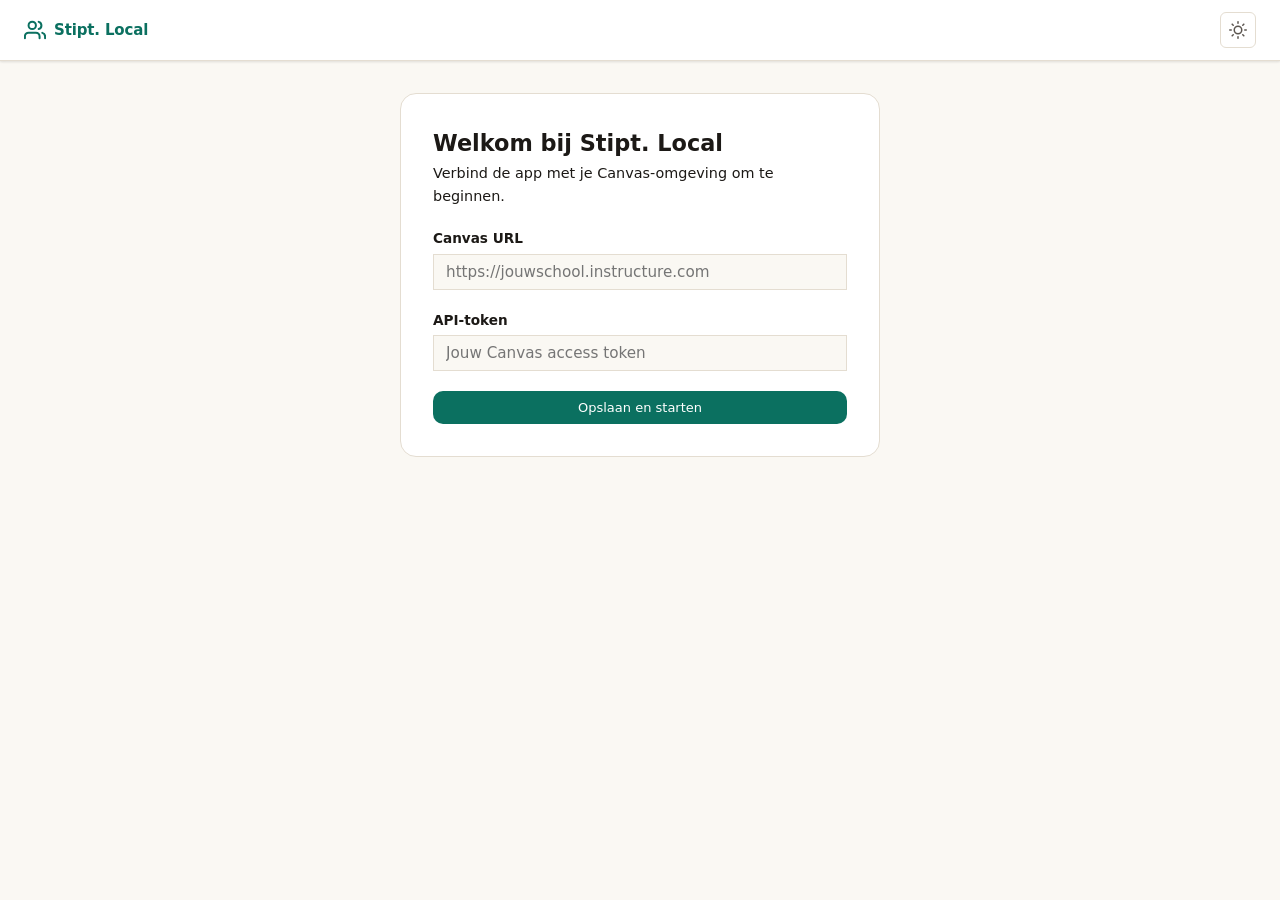
==== canvas-attendance/templates/index.html @ 85cc2192 "Add canvas-attendance local app Add a new local Canvas attendance tool. Includes a Flask backend (ca" ====
<!DOCTYPE html>
<html lang="nl" data-theme="light">
<head>
  <meta charset="UTF-8">
  <meta name="viewport" content="width=device-width, initial-scale=1.0">
  <title>Stipt. Local</title>
  <link rel="preconnect" href="https://api.fontshare.com">
  <link href="https://api.fontshare.com/v2/css?f[]=satoshi@400,500,700&display=swap" rel="stylesheet">
  <style>
    /* ── Nexus Design System Tokens ───────────────────────────────── */
    :root {
      --color-bg:            #FAF8F3;
      --color-surface:       #FFFFFF;
      --color-surface-alt:   #F2EDE4;
      --color-border:        #E4DDD1;
      --color-border-strong: #C9C0B2;
      --color-text:          #1C1916;
      --color-text-secondary:#5C5650;
      --color-text-tertiary: #918980;
      --color-primary:       #0B7060;
      --color-primary-hover: #095C4E;
      --color-primary-light: #E8F4F1;
      --color-success:       #16A34A;
      --color-success-bg:    #DCFCE7;
      --color-warning:       #D97706;
      --color-warning-bg:    #FEF3C7;
      --color-error:         #DC2626;
      --color-error-bg:      #FEE2E2;

      --text-xs:   0.75rem;
      --text-sm:   0.8125rem;
      --text-base: 0.9375rem;
      --text-lg:   1.0625rem;
      --text-xl:   1.25rem;
      --text-2xl:  2rem;

      --space-1:  0.25rem;
      --space-2:  0.5rem;
      --space-3:  0.75rem;
      --space-4:  1rem;
      --space-5:  1.25rem;
      --space-6:  1.5rem;
      --space-8:  2rem;
      --space-10: 2.5rem;
      --space-12: 3rem;

      --radius-sm: 6px;
      --radius:    10px;
      --radius-lg: 16px;
      --radius-xl: 24px;

      --shadow-sm: 0 1px 3px rgba(0,0,0,.07), 0 1px 2px rgba(0,0,0,.05);
      --shadow:    0 4px 12px rgba(0,0,0,.08), 0 2px 4px rgba(0,0,0,.05);
      --shadow-lg: 0 12px 32px rgba(0,0,0,.10), 0 4px 8px rgba(0,0,0,.06);

      --transition: 200ms ease;
    }

    [data-theme="dark"] {
      --color-bg:            #18160F;
      --color-surface:       #221F18;
      --color-surface-alt:   #2C2820;
      --color-border:        #3A352B;
      --color-border-strong: #504840;
      --color-text:          #F2EDE4;
      --color-text-secondary:#9B9188;
      --color-text-tertiary: #6B6358;
      --color-primary:       #14B8A6;
      --color-primary-hover: #0EA599;
      --color-primary-light: #0E2926;
      --color-success:       #22C55E;
      --color-success-bg:    #14291E;
      --color-warning:       #F59E0B;
      --color-warning-bg:    #2A1F0A;
      --color-error:         #EF4444;
      --color-error-bg:      #2A1010;

      --shadow-sm: 0 1px 3px rgba(0,0,0,.30);
      --shadow:    0 4px 12px rgba(0,0,0,.40);
      --shadow-lg: 0 12px 32px rgba(0,0,0,.50);
    }

    /* ── Reset & Base ─────────────────────────────────────────────── */
    *, *::before, *::after { box-sizing: border-box; margin: 0; padding: 0; }
    html { scroll-behavior: smooth; font-size: 16px; }
    body {
      font-family: 'Satoshi', system-ui, sans-serif;
      font-size: var(--text-base);
      background: var(--color-bg);
      color: var(--color-text);
      line-height: 1.6;
      min-height: 100vh;
      transition: background var(--transition), color var(--transition);
    }
    a { color: var(--color-primary); text-decoration: none; }
    button { cursor: pointer; font-family: inherit; }
    input, select { font-family: inherit; }

    /* ── Layout ───────────────────────────────────────────────────── */
    .topbar {
      position: sticky; top: 0; z-index: 100;
      display: flex; align-items: center; justify-content: space-between;
      padding: var(--space-3) var(--space-6);
      background: var(--color-surface);
      border-bottom: 1px solid var(--color-border);
      box-shadow: var(--shadow-sm);
    }
    .topbar-brand {
      display: flex; align-items: center; gap: var(--space-2);
      font-size: var(--text-base); font-weight: 700;
      color: var(--color-primary);
      letter-spacing: -0.01em;
    }
    .topbar-brand svg { flex-shrink: 0; }

    .page-content {
      max-width: 720px;
      margin: 0 auto;
      padding: var(--space-8) var(--space-6);
    }
    .page-content-wide {
      max-width: 960px;
      margin: 0 auto;
      padding: var(--space-6) var(--space-6);
    }

    /* ── Screens ──────────────────────────────────────────────────── */
    .screen { display: none; opacity: 0; transition: opacity var(--transition); }
    .screen.active { display: block; }
    .screen.visible { opacity: 1; }

    /* ── Typography ───────────────────────────────────────────────── */
    .page-title {
      font-size: var(--text-xl); font-weight: 700;
      color: var(--color-text); letter-spacing: -0.02em;
      margin-bottom: var(--space-1);
    }
    .page-subtitle {
      font-size: var(--text-sm); color: var(--color-text-secondary);
      margin-bottom: var(--space-6);
    }
    .section-title {
      font-size: var(--text-lg); font-weight: 600;
      margin-bottom: var(--space-4);
    }

    /* ── Buttons ──────────────────────────────────────────────────── */
    .btn {
      display: inline-flex; align-items: center; justify-content: center;
      gap: var(--space-2);
      padding: var(--space-2) var(--space-5);
      font-size: var(--text-sm); font-weight: 500;
      border-radius: var(--radius);
      border: 1px solid transparent;
      transition: background var(--transition), color var(--transition),
                  border-color var(--transition), opacity var(--transition);
      white-space: nowrap;
    }
    .btn:focus-visible {
      outline: 2px solid var(--color-primary);
      outline-offset: 2px;
    }
    .btn-primary {
      background: var(--color-primary); color: #fff;
    }
    .btn-primary:hover:not(:disabled) { background: var(--color-primary-hover); }
    .btn-primary:disabled { opacity: 0.45; cursor: not-allowed; }

    .btn-ghost {
      background: transparent;
      color: var(--color-text-secondary);
      border-color: var(--color-border);
    }
    .btn-ghost:hover { background: var(--color-surface-alt); color: var(--color-text); }

    .btn-danger {
      background: var(--color-error-bg); color: var(--color-error);
      border-color: transparent;
    }
    .btn-danger:hover { background: var(--color-error); color: #fff; }

    .btn-icon {
      width: 34px; height: 34px;
      padding: 0; border-radius: var(--radius-sm);
      background: transparent; border: 1px solid var(--color-border);
      color: var(--color-text-secondary);
      transition: background var(--transition), color var(--transition);
    }
    .btn-icon:hover { background: var(--color-surface-alt); color: var(--color-text); }
    .btn-icon:focus-visible { outline: 2px solid var(--color-primary); outline-offset: 2px; }
    .btn-icon:disabled { opacity: 0.35; cursor: not-allowed; }

    /* ── Search ───────────────────────────────────────────────────── */
    .search-wrap {
      position: relative; margin-bottom: var(--space-4);
    }
    .search-icon {
      position: absolute; left: var(--space-3); top: 50%; transform: translateY(-50%);
      color: var(--color-text-tertiary); pointer-events: none;
    }
    .search-input {
      width: 100%;
      padding: var(--space-2) var(--space-3) var(--space-2) calc(var(--space-3) + 20px + var(--space-2));
      font-size: var(--text-sm); color: var(--color-text);
      background: var(--color-surface);
      border: 1px solid var(--color-border);
      border-radius: var(--radius);
      transition: border-color var(--transition), box-shadow var(--transition);
    }
    .search-input::placeholder { color: var(--color-text-tertiary); }
    .search-input:focus {
      outline: none;
      border-color: var(--color-primary);
      box-shadow: 0 0 0 3px var(--color-primary-light);
    }

    /* ── Cards ────────────────────────────────────────────────────── */
    .card-list { display: flex; flex-direction: column; gap: var(--space-2); }
    .card {
      background: var(--color-surface);
      border: 1px solid var(--color-border);
      border-radius: var(--radius);
      padding: var(--space-4) var(--space-5);
      cursor: pointer;
      transition: border-color var(--transition), box-shadow var(--transition),
                  background var(--transition);
    }
    .card:hover { border-color: var(--color-primary); box-shadow: var(--shadow-sm); }
    .card:focus-visible {
      outline: 2px solid var(--color-primary); outline-offset: 2px;
    }
    .card-title { font-weight: 600; font-size: var(--text-base); margin-bottom: 2px; }
    .card-sub { font-size: var(--text-xs); color: var(--color-text-secondary); }

    /* ── Skeleton Shimmer ─────────────────────────────────────────── */
    @keyframes shimmer {
      0%   { background-position: -400px 0; }
      100% { background-position: 400px 0; }
    }
    .skeleton {
      background: linear-gradient(
        90deg,
        var(--color-surface-alt) 25%,
        var(--color-border) 50%,
        var(--color-surface-alt) 75%
      );
      background-size: 800px 100%;
      animation: shimmer 1.4s infinite;
      border-radius: var(--radius);
    }
    .skeleton-card {
      height: 64px;
      margin-bottom: var(--space-2);
    }

    /* ── Error / Info Banners ─────────────────────────────────────── */
    .banner {
      display: flex; align-items: flex-start; gap: var(--space-3);
      padding: var(--space-3) var(--space-4);
      border-radius: var(--radius);
      font-size: var(--text-sm);
      margin-bottom: var(--space-4);
    }
    .banner-error   { background: var(--color-error-bg);   color: var(--color-error); }
    .banner-warning { background: var(--color-warning-bg); color: var(--color-warning); }
    .banner-close {
      margin-left: auto; flex-shrink: 0;
      background: none; border: none;
      font-size: 1.1rem; line-height: 1;
      color: inherit; opacity: 0.7; cursor: pointer;
    }
    .banner-close:hover { opacity: 1; }

    /* ── Empty State ──────────────────────────────────────────────── */
    .empty-state {
      text-align: center;
      padding: var(--space-12) var(--space-6);
      color: var(--color-text-tertiary);
    }
    .empty-state svg { margin-bottom: var(--space-3); opacity: 0.5; }
    .empty-state p { font-size: var(--text-sm); }

    /* ── Dark mode toggle ─────────────────────────────────────────── */
    .theme-toggle {
      width: 36px; height: 36px;
      border-radius: var(--radius-sm);
      background: none; border: 1px solid var(--color-border);
      color: var(--color-text-secondary);
      display: flex; align-items: center; justify-content: center;
      transition: background var(--transition), color var(--transition);
    }
    .theme-toggle:hover { background: var(--color-surface-alt); color: var(--color-text); }
    .theme-toggle:focus-visible { outline: 2px solid var(--color-primary); outline-offset: 2px; }

    /* ── Screen 2: Sections ───────────────────────────────────────── */
    .back-btn {
      display: inline-flex; align-items: center; gap: var(--space-1);
      font-size: var(--text-sm); color: var(--color-text-secondary);
      background: none; border: none; padding: 0;
      margin-bottom: var(--space-6);
      transition: color var(--transition);
    }
    .back-btn:hover { color: var(--color-text); }
    .back-btn:focus-visible { outline: 2px solid var(--color-primary); outline-offset: 2px; border-radius: 4px; }

    .section-item {
      display: flex; align-items: center; gap: var(--space-3);
      padding: var(--space-3) var(--space-4);
      background: var(--color-surface);
      border: 1px solid var(--color-border);
      border-radius: var(--radius);
      margin-bottom: var(--space-2);
      cursor: pointer;
      transition: border-color var(--transition), background var(--transition);
    }
    .section-item:hover { border-color: var(--color-primary); }
    .section-item input[type="checkbox"] { accent-color: var(--color-primary); width: 16px; height: 16px; cursor: pointer; }
    .section-item label { cursor: pointer; flex: 1; font-size: var(--text-sm); font-weight: 500; }
    .section-item .enroll-count { font-size: var(--text-xs); color: var(--color-text-tertiary); }

    .sections-toolbar {
      display: flex; justify-content: space-between; align-items: center;
      margin-bottom: var(--space-3);
    }
    .sections-label { font-size: var(--text-sm); color: var(--color-text-secondary); }

    .start-btn-wrap { margin-top: var(--space-6); }

    /* ── Spinner ──────────────────────────────────────────────────── */
    @keyframes spin { to { transform: rotate(360deg); } }
    .spinner {
      width: 16px; height: 16px;
      border: 2px solid rgba(255,255,255,.35);
      border-top-color: #fff;
      border-radius: 50%;
      animation: spin .65s linear infinite;
    }

    /* ── Screen 3: Session ────────────────────────────────────────── */
    .session-header {
      display: flex; align-items: flex-start; justify-content: space-between;
      margin-bottom: var(--space-6); gap: var(--space-4);
    }
    .session-title { font-size: var(--text-xl); font-weight: 700; letter-spacing: -.02em; }
    .session-subtitle { font-size: var(--text-sm); color: var(--color-text-secondary); margin-top: 2px; }

    /* PIN Panel */
    .pin-panel {
      background: var(--color-surface);
      border: 1px solid var(--color-border);
      border-radius: var(--radius-lg);
      padding: var(--space-8);
      display: flex; flex-direction: column; align-items: center;
      gap: var(--space-6);
      margin-bottom: var(--space-6);
      box-shadow: var(--shadow);
    }
    .pin-panel-inner {
      display: flex; align-items: center; gap: var(--space-10);
    }

    .pin-display {
      display: flex; gap: var(--space-3); align-items: center;
    }
    .pin-digit {
      width: 58px; height: 72px;
      display: flex; align-items: center; justify-content: center;
      font-size: var(--text-2xl); font-weight: 700;
      font-family: 'SF Mono', 'Fira Code', 'Cascadia Code', monospace;
      background: var(--color-surface-alt);
      border: 2px solid var(--color-border);
      border-radius: var(--radius);
      color: var(--color-text);
      letter-spacing: 0;
      transition: background var(--transition), border-color var(--transition);
    }

    .pin-label {
      font-size: var(--text-xs); font-weight: 600; text-transform: uppercase;
      letter-spacing: .08em; color: var(--color-text-tertiary);
      text-align: center; margin-bottom: var(--space-3);
    }

    /* Countdown ring */
    .countdown-wrap {
      position: relative; display: flex; align-items: center; justify-content: center;
      width: 120px; height: 120px; flex-shrink: 0;
    }
    .countdown-svg { transform: rotate(-90deg); }
    .countdown-track {
      fill: none;
      stroke: var(--color-border);
      stroke-width: 6;
    }
    .countdown-ring {
      fill: none;
      stroke-width: 6;
      stroke-linecap: round;
      transition: stroke-dashoffset 1s linear, stroke 0.5s ease;
    }
    .countdown-text {
      position: absolute; inset: 0;
      display: flex; align-items: center; justify-content: center;
      font-size: var(--text-base); font-weight: 700;
      font-variant-numeric: tabular-nums;
      color: var(--color-text);
    }

    /* ── Attendance Table ─────────────────────────────────────────── */
    .table-toolbar {
      display: flex; gap: var(--space-3); align-items: center;
      margin-bottom: var(--space-3); flex-wrap: wrap;
    }
    .table-toolbar .search-wrap { flex: 1; min-width: 160px; margin-bottom: 0; }

    .summary-bar {
      font-size: var(--text-sm);
      color: var(--color-text-secondary);
      margin-bottom: var(--space-3);
      display: flex; gap: var(--space-4);
    }
    .summary-chip {
      display: inline-flex; align-items: center; gap: var(--space-1);
      padding: 2px 10px;
      border-radius: 99px;
      font-size: var(--text-xs); font-weight: 600;
    }
    .chip-present  { background: var(--color-success-bg); color: var(--color-success); }
    .chip-partial  { background: var(--color-warning-bg); color: var(--color-warning); }
    .chip-absent   { background: var(--color-error-bg);   color: var(--color-error); }

    .table-wrap {
      background: var(--color-surface);
      border: 1px solid var(--color-border);
      border-radius: var(--radius-lg);
      overflow: hidden;
    }
    .attendance-table {
      width: 100%; border-collapse: collapse;
      font-size: var(--text-sm);
    }
    .attendance-table thead {
      position: sticky; top: 0; z-index: 10;
      background: var(--color-surface-alt);
    }
    .attendance-table th {
      padding: var(--space-3) var(--space-4);
      text-align: left;
      font-size: var(--text-xs); font-weight: 600;
      text-transform: uppercase; letter-spacing: .06em;
      color: var(--color-text-secondary);
      border-bottom: 1px solid var(--color-border);
      white-space: nowrap;
    }
    .attendance-table th.sortable { cursor: pointer; user-select: none; }
    .attendance-table th.sortable:hover { color: var(--color-text); }
    .attendance-table th .sort-icon { margin-left: 4px; opacity: 0.5; }
    .attendance-table th.sorted .sort-icon { opacity: 1; color: var(--color-primary); }

    .attendance-table td {
      padding: var(--space-3) var(--space-4);
      border-bottom: 1px solid var(--color-border);
      vertical-align: middle;
    }
    .attendance-table tr:last-child td { border-bottom: none; }
    .attendance-table tr:hover td { background: var(--color-surface-alt); }

    .status-badge {
      display: inline-flex; align-items: center; gap: 4px;
      padding: 2px 10px; border-radius: 99px;
      font-size: var(--text-xs); font-weight: 600; white-space: nowrap;
    }
    .badge-present { background: var(--color-success-bg); color: var(--color-success); }
    .badge-partial { background: var(--color-warning-bg); color: var(--color-warning); }
    .badge-absent  { background: var(--color-error-bg);   color: var(--color-error); }

    .actions-cell { display: flex; gap: var(--space-1); align-items: center; }

    /* Confirm end session */
    .end-confirm {
      background: var(--color-error-bg);
      border: 1px solid var(--color-error);
      border-radius: var(--radius);
      padding: var(--space-3) var(--space-4);
      margin-bottom: var(--space-4);
      font-size: var(--text-sm); color: var(--color-error);
      display: none;
    }
    .end-confirm.show { display: flex; align-items: center; gap: var(--space-3); flex-wrap: wrap; }
    .end-confirm strong { flex: 1; }

    /* ── Table scroll for large lists ─────────────────────────────── */
    .table-scroll { max-height: 420px; overflow-y: auto; }

    /* ── Session timer ────────────────────────────────────────────── */
    .session-timer {
      display: flex; flex-direction: column; align-items: flex-end;
      gap: 1px;
    }
    .session-timer-label {
      font-size: var(--text-xs); font-weight: 600; text-transform: uppercase;
      letter-spacing: .06em; color: var(--color-text-tertiary);
    }
    .session-timer-value {
      font-size: var(--text-lg); font-weight: 700;
      font-variant-numeric: tabular-nums;
      color: var(--color-text);
      transition: color .4s;
    }
    .session-timer-value.warning { color: var(--color-warning); }
    .session-timer-value.urgent  { color: var(--color-error); }

    /* ── PiP button ───────────────────────────────────────────────── */
    .pin-panel-header {
      display: flex; align-items: center; justify-content: space-between;
      width: 100%;
    }
    .btn-pip {
      font-size: var(--text-xs); padding: var(--space-1) var(--space-3);
      gap: var(--space-1);
    }
    .btn-pip.active {
      background: var(--color-primary-light);
      color: var(--color-primary);
      border-color: var(--color-primary);
    }
    .table-scroll::-webkit-scrollbar { width: 6px; }
    .table-scroll::-webkit-scrollbar-track { background: transparent; }
    .table-scroll::-webkit-scrollbar-thumb { background: var(--color-border); border-radius: 99px; }

    /* ── Setup screen ── */
    .setup-card {
      max-width: 480px;
      margin: var(--space-8) auto;
      background: var(--color-surface);
      border: 1px solid var(--color-border);
      border-radius: var(--radius-lg);
      padding: var(--space-8);
      display: flex;
      flex-direction: column;
      gap: var(--space-5);
    }
    .setup-card h1 { font-size: 1.4rem; font-weight: 700; margin: 0; }
    .setup-card p  { margin: 0; color: var(--color-text-muted); font-size: .9rem; }
    .field { display: flex; flex-direction: column; gap: var(--space-1); }
    .field label { font-size: .85rem; font-weight: 600; }
    .field input {
      padding: var(--space-2) var(--space-3);
      border: 1px solid var(--color-border);
      border-radius: var(--radius-md);
      background: var(--color-bg);
      color: var(--color-text);
      font-size: .95rem;
    }
    .field input:focus { outline: 2px solid var(--color-primary); border-color: transparent; }
  </style>
</head>
<body>

<!-- ── Top Bar ──────────────────────────────────────────────────── -->
<header class="topbar">
  <div class="topbar-brand">
    <svg width="22" height="22" viewBox="0 0 24 24" fill="none" stroke="currentColor" stroke-width="2.2" stroke-linecap="round" stroke-linejoin="round" aria-hidden="true">
      <path d="M17 21v-2a4 4 0 0 0-4-4H5a4 4 0 0 0-4 4v2"/>
      <circle cx="9" cy="7" r="4"/>
      <path d="M23 21v-2a4 4 0 0 0-3-3.87"/>
      <path d="M16 3.13a4 4 0 0 1 0 7.75"/>
    </svg>
    Stipt. Local
  </div>
  <button class="theme-toggle" id="theme-toggle" aria-label="Wissel thema">
    <svg id="icon-sun" width="18" height="18" viewBox="0 0 24 24" fill="none" stroke="currentColor" stroke-width="2" stroke-linecap="round" stroke-linejoin="round">
      <circle cx="12" cy="12" r="5"/>
      <line x1="12" y1="1" x2="12" y2="3"/>
      <line x1="12" y1="21" x2="12" y2="23"/>
      <line x1="4.22" y1="4.22" x2="5.64" y2="5.64"/>
      <line x1="18.36" y1="18.36" x2="19.78" y2="19.78"/>
      <line x1="1" y1="12" x2="3" y2="12"/>
      <line x1="21" y1="12" x2="23" y2="12"/>
      <line x1="4.22" y1="19.78" x2="5.64" y2="18.36"/>
      <line x1="18.36" y1="5.64" x2="19.78" y2="4.22"/>
    </svg>
    <svg id="icon-moon" width="18" height="18" viewBox="0 0 24 24" fill="none" stroke="currentColor" stroke-width="2" stroke-linecap="round" stroke-linejoin="round" style="display:none">
      <path d="M21 12.79A9 9 0 1 1 11.21 3 7 7 0 0 0 21 12.79z"/>
    </svg>
  </button>
</header>

<!-- ── Screen 0: Setup ───────────────────────────────────────────── -->
<div id="screen-setup" class="screen">
  <div class="setup-card">
    <div>
      <h1>Welkom bij Stipt. Local</h1>
      <p>Verbind de app met je Canvas-omgeving om te beginnen.</p>
    </div>
    <div id="setup-error" class="banner banner-error" style="display:none"></div>
    <div class="field">
      <label for="setup-url">Canvas URL</label>
      <input type="url" id="setup-url" placeholder="https://jouwschool.instructure.com" autocomplete="off" />
    </div>
    <div class="field">
      <label for="setup-token">API-token</label>
      <input type="password" id="setup-token" placeholder="Jouw Canvas access token" autocomplete="off" />
    </div>
    <button class="btn btn-primary" id="setup-save-btn">Opslaan en starten</button>
  </div>
</div>

<!-- ── Screen 1: Courses ─────────────────────────────────────────── -->
<div id="screen-courses" class="screen">
  <div class="page-content">
    <h1 class="page-title">Kies een vak</h1>
    <p class="page-subtitle">Selecteer het vak waarvoor je aanwezigheid wilt registreren.</p>

    <div id="courses-error" class="banner banner-error" style="display:none">
      <svg width="16" height="16" viewBox="0 0 24 24" fill="none" stroke="currentColor" stroke-width="2" stroke-linecap="round" stroke-linejoin="round" aria-hidden="true" style="flex-shrink:0;margin-top:2px"><circle cx="12" cy="12" r="10"/><line x1="12" y1="8" x2="12" y2="12"/><line x1="12" y1="16" x2="12.01" y2="16"/></svg>
      <span id="courses-error-msg">Kon vakken niet laden. Controleer je API-instellingen.</span>
      <button class="banner-close" onclick="closeBanner('courses-error')" aria-label="Sluit melding">✕</button>
    </div>

    <div class="search-wrap">
      <svg class="search-icon" width="16" height="16" viewBox="0 0 24 24" fill="none" stroke="currentColor" stroke-width="2" stroke-linecap="round" stroke-linejoin="round" aria-hidden="true"><circle cx="11" cy="11" r="8"/><line x1="21" y1="21" x2="16.65" y2="16.65"/></svg>
      <input id="course-search" class="search-input" type="search" placeholder="Zoek op vaknaam of code…" aria-label="Zoek vakken">
    </div>

    <div id="courses-loading" class="card-list">
      <div class="skeleton skeleton-card"></div>
      <div class="skeleton skeleton-card"></div>
      <div class="skeleton skeleton-card"></div>
      <div class="skeleton skeleton-card"></div>
    </div>

    <div id="courses-list" class="card-list" style="display:none"></div>

    <div id="courses-empty" class="empty-state" style="display:none">
      <svg width="40" height="40" viewBox="0 0 24 24" fill="none" stroke="currentColor" stroke-width="1.5" stroke-linecap="round" stroke-linejoin="round" aria-hidden="true"><circle cx="11" cy="11" r="8"/><line x1="21" y1="21" x2="16.65" y2="16.65"/></svg>
      <p>Geen vakken gevonden</p>
    </div>
  </div>
</div>

<!-- ── Screen 2: Sections ────────────────────────────────────────── -->
<div id="screen-sections" class="screen">
  <div class="page-content">
    <button class="back-btn" id="back-to-courses" aria-label="Terug naar vakken">
      <svg width="16" height="16" viewBox="0 0 24 24" fill="none" stroke="currentColor" stroke-width="2.5" stroke-linecap="round" stroke-linejoin="round" aria-hidden="true"><polyline points="15 18 9 12 15 6"/></svg>
      Terug
    </button>
    <h1 class="page-title">Selecteer secties</h1>
    <p id="sections-course-name" class="page-subtitle"></p>

    <div id="sections-error" class="banner banner-error" style="display:none">
      <svg width="16" height="16" viewBox="0 0 24 24" fill="none" stroke="currentColor" stroke-width="2" stroke-linecap="round" stroke-linejoin="round" aria-hidden="true" style="flex-shrink:0;margin-top:2px"><circle cx="12" cy="12" r="10"/><line x1="12" y1="8" x2="12" y2="12"/><line x1="12" y1="16" x2="12.01" y2="16"/></svg>
      <span id="sections-error-msg"></span>
      <button class="banner-close" onclick="closeBanner('sections-error')" aria-label="Sluit melding">✕</button>
    </div>

    <div class="sections-toolbar">
      <span class="sections-label" id="sections-count-label">Secties laden…</span>
      <button class="btn btn-ghost" id="toggle-all-btn" style="display:none" aria-label="Alles selecteren of deselecteren">Selecteer alles</button>
    </div>

    <div id="sections-loading" class="card-list">
      <div class="skeleton skeleton-card"></div>
      <div class="skeleton skeleton-card"></div>
    </div>
    <div id="sections-list" style="display:none"></div>

    <div class="start-btn-wrap">
      <button class="btn btn-primary" id="start-session-btn" disabled style="width:100%;justify-content:center;padding:var(--space-3)">
        <span id="start-btn-label">Start sessie →</span>
        <span id="start-btn-spinner" class="spinner" style="display:none"></span>
      </button>
    </div>
  </div>
</div>

<!-- ── Screen 3: Session ─────────────────────────────────────────── -->
<div id="screen-session" class="screen">
  <div class="page-content-wide">

    <div id="session-ended-banner" class="banner" style="display:none;background:var(--color-success-bg);color:var(--color-success);margin-bottom:var(--space-4)">
      <svg width="16" height="16" viewBox="0 0 24 24" fill="none" stroke="currentColor" stroke-width="2" stroke-linecap="round" stroke-linejoin="round" aria-hidden="true" style="flex-shrink:0"><polyline points="20 6 9 17 4 12"/></svg>
      <span>Check-in beëindigd. Scores zijn nog aanpasbaar.</span>
    </div>

    <div id="end-confirm" class="end-confirm">
      <strong>Check-in beëindigen? Studenten kunnen daarna de quiz niet meer indienen.</strong>
      <button class="btn btn-danger" id="end-confirm-yes">Ja, beëindig</button>
      <button class="btn btn-ghost" id="end-confirm-no">Annuleer</button>
    </div>

    <div class="session-header">
      <div>
        <div class="session-title" id="session-course-name"></div>
        <div class="session-subtitle" id="session-sections-subtitle"></div>
      </div>
      <div style="display:flex;align-items:center;gap:var(--space-4)">
        <div class="session-timer" aria-live="polite" aria-label="Check-in sluit over">
          <span class="session-timer-label">Check-in sluit over</span>
          <span class="session-timer-value" id="session-timer-value">10:00</span>
        </div>
        <button class="btn btn-ghost" id="end-session-btn">
          <svg width="14" height="14" viewBox="0 0 24 24" fill="none" stroke="currentColor" stroke-width="2.5" stroke-linecap="round" stroke-linejoin="round" aria-hidden="true"><line x1="18" y1="6" x2="6" y2="18"/><line x1="6" y1="6" x2="18" y2="18"/></svg>
          Beëindig sessie
        </button>
      </div>
    </div>

    <!-- PIN Panel -->
    <div class="pin-panel" id="pin-panel">
      <div class="pin-panel-header">
        <p class="pin-label">Toegangscode voor studenten</p>
        <button class="btn btn-ghost btn-pip" id="pip-btn" onclick="togglePip()" aria-label="Zwevend venster openen">
          <svg width="14" height="14" viewBox="0 0 24 24" fill="none" stroke="currentColor" stroke-width="2" stroke-linecap="round" stroke-linejoin="round" aria-hidden="true"><rect x="2" y="3" width="20" height="14" rx="2"/><rect x="12" y="9" width="8" height="6" rx="1" fill="currentColor" stroke="none" opacity=".4"/><line x1="8" y1="21" x2="16" y2="21"/><line x1="12" y1="17" x2="12" y2="21"/></svg>
          <span id="pip-btn-label">Zwevend venster</span>
        </button>
      </div>
      <div class="pin-panel-inner">
        <div>
          <div class="pin-display" id="pin-display" aria-live="polite" aria-label="Huidige PIN code">
            <div class="pin-digit" id="pin-d0">0</div>
            <div class="pin-digit" id="pin-d1">0</div>
            <div class="pin-digit" id="pin-d2">0</div>
            <div class="pin-digit" id="pin-d3">0</div>
          </div>
        </div>

        <div class="countdown-wrap" aria-label="Resterende tijd">
          <svg class="countdown-svg" width="120" height="120" viewBox="0 0 120 120" aria-hidden="true">
            <circle class="countdown-track" cx="60" cy="60" r="54"/>
            <circle class="countdown-ring" id="countdown-ring" cx="60" cy="60" r="54"
              stroke-dasharray="339.29" stroke-dashoffset="0" stroke="var(--color-success)"/>
          </svg>
          <div class="countdown-text" id="countdown-text">10:00</div>
        </div>
      </div>

      <div id="pin-update-error" class="banner banner-error" style="display:none;margin:0;width:100%">
        <svg width="16" height="16" viewBox="0 0 24 24" fill="none" stroke="currentColor" stroke-width="2" stroke-linecap="round" stroke-linejoin="round" aria-hidden="true" style="flex-shrink:0"><circle cx="12" cy="12" r="10"/><line x1="12" y1="8" x2="12" y2="12"/><line x1="12" y1="16" x2="12.01" y2="16"/></svg>
        <span id="pin-update-error-msg"></span>
        <button class="banner-close" onclick="closeBanner('pin-update-error')" aria-label="Sluit melding">✕</button>
      </div>
    </div>

    <!-- Students Table -->
    <div class="table-toolbar">
      <div class="search-wrap">
        <svg class="search-icon" width="16" height="16" viewBox="0 0 24 24" fill="none" stroke="currentColor" stroke-width="2" stroke-linecap="round" stroke-linejoin="round" aria-hidden="true"><circle cx="11" cy="11" r="8"/><line x1="21" y1="21" x2="16.65" y2="16.65"/></svg>
        <input id="student-search" class="search-input" type="search" placeholder="Zoek student…" aria-label="Zoek studenten">
      </div>
    </div>

    <div id="summary-bar" class="summary-bar"></div>

    <div id="students-loading" class="card-list">
      <div class="skeleton skeleton-card"></div>
      <div class="skeleton skeleton-card"></div>
      <div class="skeleton skeleton-card"></div>
    </div>

    <div id="students-empty" class="empty-state" style="display:none">
      <svg width="40" height="40" viewBox="0 0 24 24" fill="none" stroke="currentColor" stroke-width="1.5" stroke-linecap="round" stroke-linejoin="round" aria-hidden="true"><path d="M17 21v-2a4 4 0 0 0-4-4H5a4 4 0 0 0-4 4v2"/><circle cx="9" cy="7" r="4"/></svg>
      <p>Geen studenten gevonden in de geselecteerde secties</p>
    </div>

    <div id="table-wrap" class="table-wrap" style="display:none">
      <div class="table-scroll">
        <table class="attendance-table" role="grid">
          <thead>
            <tr>
              <th class="sortable sorted" id="th-name" tabindex="0" role="columnheader" aria-sort="ascending">
                Student<span class="sort-icon" id="sort-icon-name">↑</span>
              </th>
              <th>Sectie</th>
              <th class="sortable" id="th-status" tabindex="0" role="columnheader" aria-sort="none">
                Status<span class="sort-icon" id="sort-icon-status"></span>
              </th>
              <th>Acties</th>
            </tr>
          </thead>
          <tbody id="students-tbody"></tbody>
        </table>
      </div>
    </div>

  </div>
</div>

<script>
// ── State ──────────────────────────────────────────────────────────
const state = {
  course: null,           // { id, name, course_code }
  sections: [],           // all sections for selected course
  selectedSections: [],   // selected section IDs (numbers)
  quizAssignmentId: null,
  currentPin: null,
  students: [],           // raw enrollment objects
  attendance: {},         // { userId: 0 | 0.5 | 1 }
  sectionMap: {},         // { sectionId: sectionName }
  sortKey: 'name',
  sortAsc: true,
  studentFilter: '',
  countdownInterval: null,
  countdownSeconds: 30,
  sessionInterval: null,
  sessionSeconds: 600,
  sessionEnded: false,
};

// ── Router ─────────────────────────────────────────────────────────
const screens = ['setup', 'courses', 'sections', 'session'];

function showScreen(name) {
  screens.forEach(s => {
    const el = document.getElementById(`screen-${s}`);
    el.classList.remove('active', 'visible');
  });
  const target = document.getElementById(`screen-${name}`);
  target.classList.add('active');
  requestAnimationFrame(() => requestAnimationFrame(() => target.classList.add('visible')));
}

window.addEventListener('hashchange', handleHash);

function handleHash() {
  const hash = location.hash.replace('#screen-', '') || 'courses';
  if (screens.includes(hash)) showScreen(hash);
}

function navigate(screen) {
  location.hash = `#screen-${screen}`;
}

// ── Utilities ──────────────────────────────────────────────────────
function closeBanner(id) {
  document.getElementById(id).style.display = 'none';
}

function showBanner(id, msg) {
  const el = document.getElementById(id);
  const msgEl = document.getElementById(`${id}-msg`);
  if (msgEl && msg) msgEl.textContent = msg;
  el.style.display = 'flex';
}

async function apiFetch(url, opts = {}) {
  const resp = await fetch(url, opts);
  const data = await resp.json();
  if (!resp.ok) throw new Error(data.error || `HTTP ${resp.status}`);
  return data;
}

function generatePin() {
  return String(Math.floor(1000 + Math.random() * 9000));
}

function formatTime(s) {
  const m = Math.floor(s / 60).toString().padStart(2, '0');
  const sec = (s % 60).toString().padStart(2, '0');
  return `${m}:${sec}`;
}

// ── Theme ──────────────────────────────────────────────────────────
const themeBtn = document.getElementById('theme-toggle');
const iconSun  = document.getElementById('icon-sun');
const iconMoon = document.getElementById('icon-moon');

function applyTheme(theme) {
  document.documentElement.setAttribute('data-theme', theme);
  iconSun.style.display  = theme === 'dark' ? 'none'  : '';
  iconMoon.style.display = theme === 'dark' ? '' : 'none';
  if (pipWindow) pipWindow.document.documentElement.setAttribute('data-theme', theme);
}

themeBtn.addEventListener('click', () => {
  const next = document.documentElement.getAttribute('data-theme') === 'dark' ? 'light' : 'dark';
  applyTheme(next);
});

// ── Document Picture-in-Picture ────────────────────────────────────
let pipWindow = null;
const PIP_R    = 36;
const PIP_CIRC = 2 * Math.PI * PIP_R;

async function togglePip() {
  if (pipWindow) { pipWindow.close(); return; }

  if (!('documentPictureInPicture' in window)) {
    showBanner('pin-update-error', 'Document Picture-in-Picture wordt niet ondersteund door deze browser (vereist Chrome 116+).');
    return;
  }

  try {
    pipWindow = await window.documentPictureInPicture.requestWindow({ width: 380, height: 260 });

    const theme = document.documentElement.getAttribute('data-theme') || 'light';
    pipWindow.document.documentElement.setAttribute('data-theme', theme);
    pipWindow.document.title = 'PIN – Stipt. Local';

    const link = pipWindow.document.createElement('link');
    link.rel = 'stylesheet';
    link.href = 'https://api.fontshare.com/v2/css?f[]=satoshi@400,500,700&display=swap';
    pipWindow.document.head.appendChild(link);

    const style = pipWindow.document.createElement('style');
    style.textContent = pipCSS();
    pipWindow.document.head.appendChild(style);

    pipWindow.document.body.innerHTML = pipHTML();
    syncPip();

    pipWindow.addEventListener('pagehide', () => {
      pipWindow = null;
      updatePipBtn();
    });
    updatePipBtn();
  } catch (e) {
    pipWindow = null;
    showBanner('pin-update-error', `PiP kon niet worden geopend: ${e.message}`);
  }
}

function updatePipBtn() {
  const btn   = document.getElementById('pip-btn');
  const label = document.getElementById('pip-btn-label');
  if (!btn) return;
  btn.classList.toggle('active', !!pipWindow);
  label.textContent = pipWindow ? 'Sluit zwevend venster' : 'Zwevend venster';
  btn.setAttribute('aria-label', pipWindow ? 'Zwevend venster sluiten' : 'Zwevend venster openen');
}

function syncPip() {
  if (!pipWindow) return;
  const pin = state.currentPin || '0000';
  for (let i = 0; i < 4; i++) {
    const el = pipWindow.document.getElementById(`pip-d${i}`);
    if (el) el.textContent = pin[i] || '0';
  }
  const s    = state.countdownSeconds;
  const ring = pipWindow.document.getElementById('pip-ring');
  const text = pipWindow.document.getElementById('pip-text');
  if (ring && text) {
    text.textContent = formatTime(s);
    ring.style.strokeDashoffset = PIP_CIRC * (1 - s / TOTAL);
    ring.style.stroke = s > 300 ? 'var(--color-success)' : s > 120 ? 'var(--color-warning)' : 'var(--color-error)';
  }
  syncPipSessionTimer(state.sessionSeconds);
}

function syncPipSessionTimer(s) {
  if (!pipWindow) return;
  const el = pipWindow.document.getElementById('pip-session-timer');
  if (!el) return;
  el.textContent = formatTime(s);
  el.classList.toggle('warning', s <= 120 && s > 60);
  el.classList.toggle('urgent',  s <= 60);
}

function pipCSS() {
  return `
:root{--color-bg:#FAF8F3;--color-surface:#FFFFFF;--color-surface-alt:#F2EDE4;--color-border:#E4DDD1;--color-text:#1C1916;--color-text-secondary:#5C5650;--color-success:#16A34A;--color-warning:#D97706;--color-error:#DC2626;--text-sm:.8125rem;--text-xs:.75rem;--text-2xl:2rem;--space-2:.5rem;--space-3:.75rem;--space-4:1rem;--radius:10px}
[data-theme=dark]{--color-bg:#18160F;--color-surface:#221F18;--color-surface-alt:#2C2820;--color-border:#3A352B;--color-text:#F2EDE4;--color-text-secondary:#9B9188;--color-success:#22C55E;--color-warning:#F59E0B;--color-error:#EF4444}
*,*::before,*::after{box-sizing:border-box;margin:0;padding:0}
html,body{height:100%;font-family:'Satoshi',system-ui,sans-serif;background:var(--color-bg);color:var(--color-text)}
.pip-root{display:flex;flex-direction:column;align-items:center;justify-content:center;height:100%;gap:var(--space-3);padding:var(--space-4)}
.pip-label{font-size:var(--text-xs);font-weight:600;text-transform:uppercase;letter-spacing:.08em;color:var(--color-text-secondary)}
.pip-inner{display:flex;align-items:center;gap:1.5rem}
.pin-display{display:flex;gap:.5rem}
.pin-digit{width:54px;height:66px;display:flex;align-items:center;justify-content:center;font-size:var(--text-2xl);font-weight:700;font-family:'SF Mono','Fira Code',monospace;background:var(--color-surface-alt);border:2px solid var(--color-border);border-radius:var(--radius);color:var(--color-text)}
.cw{position:relative;width:80px;height:80px;display:flex;align-items:center;justify-content:center}
.cw svg{transform:rotate(-90deg)}
.ct{fill:none;stroke:var(--color-border);stroke-width:6}
.cr{fill:none;stroke-width:6;stroke-linecap:round;transition:stroke-dashoffset 1s linear,stroke .5s ease}
.cx{position:absolute;inset:0;display:flex;align-items:center;justify-content:center;font-size:var(--text-sm);font-weight:700;font-variant-numeric:tabular-nums}
.pip-session{display:flex;align-items:center;gap:.5rem;padding-top:var(--space-2);border-top:1px solid var(--color-border);width:100%;justify-content:center}
.pip-st{font-size:var(--text-sm);font-weight:700;font-variant-numeric:tabular-nums;color:var(--color-text);transition:color .4s}
.pip-st.warning{color:var(--color-warning)}.pip-st.urgent{color:var(--color-error)}`;
}

function pipHTML() {
  const pin  = state.currentPin || '0000';
  const circ = PIP_CIRC.toFixed(2);
  const digits = [0,1,2,3].map(i => `<div class="pin-digit" id="pip-d${i}">${pin[i]||'0'}</div>`).join('');
  const sessionTime = formatTime(state.sessionSeconds);
  return `<div class="pip-root">
  <div class="pip-label">Toegangscode voor studenten</div>
  <div class="pip-inner">
    <div class="pin-display">${digits}</div>
    <div class="cw">
      <svg width="80" height="80" viewBox="0 0 80 80">
        <circle class="ct" cx="40" cy="40" r="${PIP_R}"/>
        <circle class="cr" id="pip-ring" cx="40" cy="40" r="${PIP_R}"
          stroke-dasharray="${circ}" stroke-dashoffset="0" stroke="var(--color-success)"/>
      </svg>
      <div class="cx" id="pip-text">00:30</div>
    </div>
  </div>
  <div class="pip-session">
    <span class="pip-label">Check-in sluit over&nbsp;</span>
    <span class="pip-st" id="pip-session-timer">${sessionTime}</span>
  </div>
</div>`;
}

// ── Screen 0: Setup ────────────────────────────────────────────────
document.getElementById('setup-save-btn').addEventListener('click', async () => {
  const url   = document.getElementById('setup-url').value.trim();
  const token = document.getElementById('setup-token').value.trim();
  const errEl = document.getElementById('setup-error');
  errEl.style.display = 'none';
  if (!url || !token) {
    errEl.textContent = 'Vul beide velden in.';
    errEl.style.display = '';
    return;
  }
  const btn = document.getElementById('setup-save-btn');
  btn.disabled = true;
  btn.textContent = 'Opslaan…';
  try {
    await apiFetch('/api/config', {
      method: 'POST',
      headers: { 'Content-Type': 'application/json' },
      body: JSON.stringify({ canvas_base_url: url, canvas_api_token: token }),
    });
    navigate('courses');
  } catch (e) {
    errEl.textContent = `Fout: ${e.message}`;
    errEl.style.display = '';
  } finally {
    btn.disabled = false;
    btn.textContent = 'Opslaan en starten';
  }
});

// ── Screen 1: Courses ──────────────────────────────────────────────
let allCourses = [];

async function loadCourses() {
  closeBanner('courses-error');
  document.getElementById('courses-loading').style.display = '';
  document.getElementById('courses-list').style.display = 'none';
  document.getElementById('courses-empty').style.display = 'none';

  try {
    allCourses = await apiFetch('/api/courses');
    renderCourses(allCourses);
  } catch (e) {
    document.getElementById('courses-loading').style.display = 'none';
    showBanner('courses-error', `Kon vakken niet laden: ${e.message}`);
  }
}

function renderCourses(list) {
  const loading = document.getElementById('courses-loading');
  const listEl  = document.getElementById('courses-list');
  const emptyEl = document.getElementById('courses-empty');
  loading.style.display = 'none';

  if (!list.length) {
    listEl.style.display = 'none';
    emptyEl.style.display = '';
    return;
  }
  emptyEl.style.display = 'none';
  listEl.innerHTML = list.map(c => `
    <div class="card" tabindex="0" role="button" aria-label="${escHtml(c.name)}"
         data-id="${c.id}" data-name="${escHtml(c.name)}" data-code="${escHtml(c.course_code || '')}">
      <div class="card-title">${escHtml(c.name)}</div>
      <div class="card-sub">${escHtml(c.course_code || '')}</div>
    </div>
  `).join('');
  listEl.style.display = '';

  listEl.querySelectorAll('.card').forEach(card => {
    card.addEventListener('click', () => selectCourse(card));
    card.addEventListener('keydown', e => { if (e.key === 'Enter' || e.key === ' ') { e.preventDefault(); selectCourse(card); } });
  });
}

function selectCourse(card) {
  state.course = {
    id: parseInt(card.dataset.id),
    name: card.dataset.name,
    course_code: card.dataset.code,
  };
  navigate('sections');
}

document.getElementById('course-search').addEventListener('input', e => {
  const q = e.target.value.toLowerCase();
  const filtered = allCourses.filter(c =>
    (c.name || '').toLowerCase().includes(q) ||
    (c.course_code || '').toLowerCase().includes(q)
  );
  renderCourses(filtered);
});

document.getElementById('back-to-courses').addEventListener('click', () => navigate('courses'));

// ── Screen 2: Sections ─────────────────────────────────────────────
let allSections = [];

async function loadSections() {
  closeBanner('sections-error');
  document.getElementById('sections-course-name').textContent = state.course.name;
  document.getElementById('sections-loading').style.display = '';
  document.getElementById('sections-list').style.display = 'none';
  document.getElementById('toggle-all-btn').style.display = 'none';
  document.getElementById('sections-count-label').textContent = 'Secties laden…';
  state.selectedSections = [];
  updateStartBtn();

  try {
    allSections = await apiFetch(`/api/courses/${state.course.id}/sections`);
    renderSections(allSections);
  } catch (e) {
    document.getElementById('sections-loading').style.display = 'none';
    showBanner('sections-error', `Kon secties niet laden: ${e.message}`);
  }
}

function renderSections(sections) {
  const loading = document.getElementById('sections-loading');
  const listEl  = document.getElementById('sections-list');
  loading.style.display = 'none';

  document.getElementById('toggle-all-btn').style.display = sections.length ? '' : 'none';
  document.getElementById('sections-count-label').textContent = `${sections.length} sectie${sections.length !== 1 ? 's' : ''}`;

  listEl.innerHTML = sections.map(s => `
    <div class="section-item" role="checkbox" aria-checked="false" tabindex="0" data-id="${s.id}">
      <input type="checkbox" id="sec-${s.id}" value="${s.id}" aria-label="${escHtml(s.name)}">
      <label for="sec-${s.id}">${escHtml(s.name)}</label>
      <span class="enroll-count">${s.total_students != null ? s.total_students + ' studenten' : ''}</span>
    </div>
  `).join('');
  listEl.style.display = '';

  listEl.querySelectorAll('.section-item').forEach(item => {
    const cb = item.querySelector('input[type="checkbox"]');
    const toggle = () => {
      cb.checked = !cb.checked;
      item.setAttribute('aria-checked', cb.checked);
      syncSectionSelection();
    };
    item.addEventListener('click', e => {
      if (e.target === cb || e.target.tagName === 'LABEL') return;
      toggle();
    });
    item.addEventListener('keydown', e => { if (e.key === ' ' || e.key === 'Enter') { e.preventDefault(); toggle(); } });
    cb.addEventListener('change', () => { item.setAttribute('aria-checked', cb.checked); syncSectionSelection(); });
  });
}

function syncSectionSelection() {
  state.selectedSections = Array.from(
    document.querySelectorAll('#sections-list input[type="checkbox"]:checked')
  ).map(cb => parseInt(cb.value));
  updateStartBtn();
  updateToggleAllBtn();
}

function updateStartBtn() {
  document.getElementById('start-session-btn').disabled = state.selectedSections.length === 0;
}

function updateToggleAllBtn() {
  const all = allSections.length;
  const sel = state.selectedSections.length;
  document.getElementById('toggle-all-btn').textContent = sel === all ? 'Deselecteer alles' : 'Selecteer alles';
}

document.getElementById('toggle-all-btn').addEventListener('click', () => {
  const all = allSections.length;
  const sel = state.selectedSections.length;
  const check = sel < all;
  document.querySelectorAll('#sections-list input[type="checkbox"]').forEach(cb => {
    cb.checked = check;
    cb.closest('.section-item').setAttribute('aria-checked', check);
  });
  syncSectionSelection();
});

document.getElementById('start-session-btn').addEventListener('click', startSession);

async function startSession() {
  closeBanner('sections-error');
  const btn = document.getElementById('start-session-btn');
  const label = document.getElementById('start-btn-label');
  const spinner = document.getElementById('start-btn-spinner');

  btn.disabled = true;
  label.style.display = 'none';
  spinner.style.display = '';

  try {
    // Find assignment group
    const groups = await apiFetch(`/api/courses/${state.course.id}/assignment_groups`);
    const group = groups.find(g => g.name.toLowerCase() === 'aanwezigheden');
    if (!group) {
      showBanner('sections-error', "Geen 'Aanwezigheden' toewijzingsgroep gevonden. Maak deze aan in Canvas.");
      return;
    }

    const pin = generatePin();
    const today = new Date().toLocaleDateString('nl-BE', { day: '2-digit', month: '2-digit', year: 'numeric' });
    const me = await apiFetch('/api/me').catch(() => ({ name: '' }));
    const title = me.name ? `Aanwezigheid – ${me.name} – ${today}` : `Aanwezigheid – ${today}`;

    const result = await apiFetch(`/api/courses/${state.course.id}/create_quiz`, {
      method: 'POST',
      headers: { 'Content-Type': 'application/json' },
      body: JSON.stringify({ title, assignment_group_id: group.id, pin, section_ids: state.selectedSections }),
    });

    state.quizAssignmentId = result.quiz_assignment_id;
    state.currentPin = pin;
    navigate('session');
  } catch (e) {
    showBanner('sections-error', `Fout bij aanmaken quiz: ${e.message}`);
  } finally {
    btn.disabled = state.selectedSections.length === 0;
    label.style.display = '';
    spinner.style.display = 'none';
  }
}

// ── Screen 3: Session ──────────────────────────────────────────────
function initSession() {
  const sectionNames = allSections
    .filter(s => state.selectedSections.includes(s.id))
    .map(s => s.name).join(', ');

  document.getElementById('session-course-name').textContent = state.course.name;
  document.getElementById('session-sections-subtitle').textContent = sectionNames;

  state.sectionMap = {};
  allSections.forEach(s => { state.sectionMap[s.id] = s.name; });

  setPinDisplay(state.currentPin);
  startCountdown();
  startSessionTimer();
  loadStudents();
}

// ── PIN ────────────────────────────────────────────────────────────
function setPinDisplay(pin) {
  for (let i = 0; i < 4; i++) {
    document.getElementById(`pin-d${i}`).textContent = pin[i] || '0';
  }
  document.getElementById('pin-display').setAttribute('aria-label', `PIN code: ${pin.split('').join(' ')}`);
  if (pipWindow) {
    for (let i = 0; i < 4; i++) {
      const el = pipWindow.document.getElementById(`pip-d${i}`);
      if (el) el.textContent = pin[i] || '0';
    }
  }
}

async function rotatePin() {
  const newPin = generatePin();
  state.currentPin = newPin;
  setPinDisplay(newPin);

  try {
    await apiFetch(`/api/quiz/${state.quizAssignmentId}/update_password`, {
      method: 'PATCH',
      headers: { 'Content-Type': 'application/json' },
      body: JSON.stringify({ pin: newPin }),
    });
    closeBanner('pin-update-error');
  } catch (e) {
    showBanner('pin-update-error', `PIN update mislukt: ${e.message}`);
  }
}

// ── Session timer ──────────────────────────────────────────────────
const SESSION_TOTAL = 600;

function startSessionTimer() {
  if (state.sessionInterval) clearInterval(state.sessionInterval);
  state.sessionSeconds = SESSION_TOTAL;
  updateSessionTimerUI(SESSION_TOTAL);

  state.sessionInterval = setInterval(() => {
    state.sessionSeconds--;
    updateSessionTimerUI(state.sessionSeconds);
    if (state.sessionSeconds <= 0) {
      clearInterval(state.sessionInterval);
      state.sessionInterval = null;
      endSession();
    }
  }, 1000);
}

function updateSessionTimerUI(s) {
  const el = document.getElementById('session-timer-value');
  if (!el) return;
  el.textContent = formatTime(s);
  el.classList.toggle('warning', s <= 120 && s > 60);
  el.classList.toggle('urgent',  s <= 60);
  syncPipSessionTimer(s);
}

// ── Countdown ──────────────────────────────────────────────────────
const TOTAL = 30;
const CIRCUMFERENCE = 2 * Math.PI * 54; // 339.29

function startCountdown() {
  if (state.countdownInterval) clearInterval(state.countdownInterval);
  state.countdownSeconds = TOTAL;
  updateCountdownUI(TOTAL);

  state.countdownInterval = setInterval(async () => {
    state.countdownSeconds--;
    updateCountdownUI(state.countdownSeconds);
    if (state.countdownSeconds <= 0) {
      state.countdownSeconds = TOTAL;
      updateCountdownUI(TOTAL);
      await rotatePin();
    }
  }, 1000);
}

function updateCountdownUI(s) {
  document.getElementById('countdown-text').textContent = formatTime(s);
  const ring = document.getElementById('countdown-ring');
  const offset = CIRCUMFERENCE * (1 - s / TOTAL);
  ring.style.strokeDashoffset = offset;

  let color;
  if (s > 300)      color = 'var(--color-success)';
  else if (s > 120) color = 'var(--color-warning)';
  else              color = 'var(--color-error)';
  ring.style.stroke = color;

  if (pipWindow) {
    const pipRing = pipWindow.document.getElementById('pip-ring');
    const pipText = pipWindow.document.getElementById('pip-text');
    if (pipRing && pipText) {
      pipText.textContent = formatTime(s);
      pipRing.style.strokeDashoffset = PIP_CIRC * (1 - s / TOTAL);
      pipRing.style.stroke = color;
    }
  }
}

// ── Students ───────────────────────────────────────────────────────
async function loadStudents() {
  document.getElementById('students-loading').style.display = '';
  document.getElementById('table-wrap').style.display = 'none';
  document.getElementById('students-empty').style.display = 'none';
  document.getElementById('summary-bar').innerHTML = '';

  try {
    const sectionIds = state.selectedSections.join(',');
    const enrollments = await apiFetch(
      `/api/courses/${state.course.id}/enrollments?section_ids=${sectionIds}`
    );
    state.students = enrollments;
    state.attendance = {};

    // Fetch submissions in parallel; find who has submitted
    const submissions = await apiFetch('/api/session/submissions').catch(() => []);
    const submittedIds = new Set(
      (Array.isArray(submissions) ? submissions : [])
        .filter(s => s.submitted_at || (s.workflow_state !== 'unsubmitted'))
        .map(s => s.user_id)
    );

    enrollments.forEach(e => {
      state.attendance[e.user_id] = submittedIds.has(e.user_id) ? 0.5 : 0;
    });
    document.getElementById('students-loading').style.display = 'none';

    if (!enrollments.length) {
      document.getElementById('students-empty').style.display = '';
      return;
    }
    renderTable();
  } catch (e) {
    document.getElementById('students-loading').style.display = 'none';
    showBanner('pin-update-error', `Fout bij laden studenten: ${e.message}`);
  }
}

function sortedFilteredStudents() {
  const q = state.studentFilter.toLowerCase();
  let list = state.students.filter(e => {
    const name = ((e.user && e.user.sortable_name) || e.user_name || '').toLowerCase();
    return !q || name.includes(q);
  });
  list.sort((a, b) => {
    let cmp;
    if (state.sortKey === 'status') {
      cmp = (state.attendance[a.user_id] ?? 0) - (state.attendance[b.user_id] ?? 0);
    } else {
      const na = (a.user && a.user.sortable_name) || a.user_name || '';
      const nb = (b.user && b.user.sortable_name) || b.user_name || '';
      cmp = na.localeCompare(nb, 'nl');
    }
    return state.sortAsc ? cmp : -cmp;
  });
  return list;
}

function renderTable() {
  const list = sortedFilteredStudents();
  const tbody = document.getElementById('students-tbody');
  const tableWrap = document.getElementById('table-wrap');
  const emptyEl = document.getElementById('students-empty');

  if (!list.length && state.studentFilter) {
    tableWrap.style.display = 'none';
    emptyEl.style.display = '';
    emptyEl.querySelector('p').textContent = 'Geen studenten gevonden voor deze zoekopdracht';
    updateSummary();
    return;
  }
  emptyEl.style.display = 'none';
  tableWrap.style.display = '';

  tbody.innerHTML = list.map(e => {
    const uid   = e.user_id;
    const name  = (e.user && e.user.sortable_name) || e.user_name || `Student ${uid}`;
    const secId = e.course_section_id;
    const secName = state.sectionMap[secId] || `Sectie ${secId}`;
    const score = state.attendance[uid] ?? 0.5;
    const { label, cls } = scoreInfo(score);

    return `<tr data-uid="${uid}">
      <td>${escHtml(name)}</td>
      <td>${escHtml(secName)}</td>
      <td><span class="status-badge ${cls}">${label}</span></td>
      <td>
        <div class="actions-cell">
          <button class="btn-icon" aria-label="Verhoog aanwezigheid voor ${escHtml(name)}"
            onclick="changeScore(${uid}, 1)" ${score >= 1 ? 'disabled' : ''}>+</button>
          <button class="btn-icon" aria-label="Verlaag aanwezigheid voor ${escHtml(name)}"
            onclick="changeScore(${uid}, -1)" ${score <= 0 ? 'disabled' : ''}>−</button>
        </div>
      </td>
    </tr>`;
  }).join('');

  updateSummary();
}

function scoreInfo(score) {
  if (score === 1)   return { label: 'Aanwezig',    cls: 'badge-present' };
  if (score === 0.5) return { label: 'Gedeeltelijk', cls: 'badge-partial' };
  return               { label: 'Afwezig',      cls: 'badge-absent' };
}

window.changeScore = function(uid, delta) {
  const steps = [0, 0.5, 1];
  const cur = state.attendance[uid] ?? 0;
  const idx = steps.indexOf(cur);
  const newIdx = Math.max(0, Math.min(2, idx + delta));
  const newScore = steps[newIdx];
  state.attendance[uid] = newScore;
  renderTable();

  if (state.quizAssignmentId) {
    apiFetch('/api/session/grade', {
      method: 'POST',
      headers: { 'Content-Type': 'application/json' },
      body: JSON.stringify({
        user_id: uid,
        score: newScore,
        course_id: state.course.id,
        assignment_id: state.quizAssignmentId,
      }),
    }).catch(e => showBanner('pin-update-error', `Grade update mislukt: ${e.message}`));
  }
};

function updateSummary() {
  let present = 0, partial = 0, absent = 0;
  state.students.forEach(e => {
    const s = state.attendance[e.user_id] ?? 0.5;
    if (s === 1)   present++;
    else if (s === 0.5) partial++;
    else           absent++;
  });
  document.getElementById('summary-bar').innerHTML = `
    <span class="summary-chip chip-present">✓ ${present} aanwezig</span>
    <span class="summary-chip chip-partial">◑ ${partial} gedeeltelijk</span>
    <span class="summary-chip chip-absent">✕ ${absent} afwezig</span>
  `;
}

// ── Sort ───────────────────────────────────────────────────────────
function applySort(key) {
  if (state.sortKey === key) {
    state.sortAsc = !state.sortAsc;
  } else {
    state.sortKey = key;
    state.sortAsc = true;
  }

  const thName   = document.getElementById('th-name');
  const thStatus = document.getElementById('th-status');
  const iconName   = document.getElementById('sort-icon-name');
  const iconStatus = document.getElementById('sort-icon-status');

  thName.classList.toggle('sorted', key === 'name');
  thStatus.classList.toggle('sorted', key === 'status');
  thName.setAttribute('aria-sort', key === 'name' ? (state.sortAsc ? 'ascending' : 'descending') : 'none');
  thStatus.setAttribute('aria-sort', key === 'status' ? (state.sortAsc ? 'ascending' : 'descending') : 'none');

  iconName.textContent   = key === 'name'   ? (state.sortAsc ? '↑' : '↓') : '';
  iconStatus.textContent = key === 'status' ? (state.sortAsc ? '↑' : '↓') : '';

  renderTable();
}

document.getElementById('th-name').addEventListener('click', () => applySort('name'));
document.getElementById('th-name').addEventListener('keydown', e => {
  if (e.key === 'Enter' || e.key === ' ') { e.preventDefault(); applySort('name'); }
});
document.getElementById('th-status').addEventListener('click', () => applySort('status'));
document.getElementById('th-status').addEventListener('keydown', e => {
  if (e.key === 'Enter' || e.key === ' ') { e.preventDefault(); applySort('status'); }
});

// ── Filter ─────────────────────────────────────────────────────────
document.getElementById('student-search').addEventListener('input', e => {
  state.studentFilter = e.target.value;
  renderTable();
});

// ── End Session ────────────────────────────────────────────────────
document.getElementById('end-session-btn').addEventListener('click', () => {
  if (state.sessionEnded) { leaveSession(); return; }
  document.getElementById('end-confirm').classList.add('show');
});
document.getElementById('end-confirm-no').addEventListener('click', () => {
  document.getElementById('end-confirm').classList.remove('show');
});
document.getElementById('end-confirm-yes').addEventListener('click', () => {
  endSession();
});

async function endSession() {
  if (state.countdownInterval) { clearInterval(state.countdownInterval); state.countdownInterval = null; }
  if (state.sessionInterval)   { clearInterval(state.sessionInterval);   state.sessionInterval = null; }
  document.getElementById('end-confirm').classList.remove('show');
  if (pipWindow) { pipWindow.close(); pipWindow = null; updatePipBtn(); }

  // Rename and unpublish the quiz in Canvas (best-effort)
  try { await apiFetch('/api/session/end', { method: 'POST' }); } catch (_) {}

  // Submit grade 0 for all still-absent students
  await Promise.allSettled(
    state.students
      .filter(e => (state.attendance[e.user_id] ?? 0) === 0)
      .map(e => apiFetch('/api/session/grade', {
        method: 'POST',
        headers: { 'Content-Type': 'application/json' },
        body: JSON.stringify({ user_id: e.user_id, score: 0, course_id: state.course.id, assignment_id: state.quizAssignmentId }),
      }))
  );

  state.sessionEnded = true;
  state.currentPin = null;
  showSessionEndedUI();
}

function showSessionEndedUI() {
  document.getElementById('pin-panel').style.display = 'none';
  document.querySelector('.session-timer').style.display = 'none';

  const btn = document.getElementById('end-session-btn');
  btn.innerHTML = `<svg width="14" height="14" viewBox="0 0 24 24" fill="none" stroke="currentColor" stroke-width="2.5" stroke-linecap="round" stroke-linejoin="round" aria-hidden="true"><polyline points="15 18 9 12 15 6"/></svg> Terug naar vakken`;

  document.getElementById('session-ended-banner').style.display = 'flex';
}

function leaveSession() {
  state.quizAssignmentId = null;
  state.currentPin = null;
  state.students = [];
  state.attendance = {};
  state.sessionEnded = false;
  navigate('courses');
}

// ── Hash Routing / Screen Enter Hooks ─────────────────────────────
function onScreenEnter(name) {
  if (name === 'courses') {
    loadCourses();
  } else if (name === 'sections') {
    if (!state.course) { navigate('courses'); return; }
    loadSections();
  } else if (name === 'session') {
    if (!state.quizAssignmentId) return;
    initSession();
  }
}

window.addEventListener('hashchange', () => {
  const hash = location.hash.replace('#screen-', '') || 'courses';
  if (screens.includes(hash)) onScreenEnter(hash);
});

// ── XSS helper ────────────────────────────────────────────────────
function escHtml(s) {
  return String(s)
    .replace(/&/g, '&amp;')
    .replace(/</g, '&lt;')
    .replace(/>/g, '&gt;')
    .replace(/"/g, '&quot;')
    .replace(/'/g, '&#39;');
}

// ── Init ───────────────────────────────────────────────────────────
(async function init() {
  const cfg = await apiFetch('/api/config').catch(() => ({ configured: false }));
  if (!cfg.configured) {
    showScreen('setup');
    return;
  }
  const hash = location.hash.replace('#screen-', '') || 'courses';
  const screen = (screens.includes(hash) && hash !== 'setup') ? hash : 'courses';
  showScreen(screen);
  onScreenEnter(screen);
})();
</script>
</body>
</html>
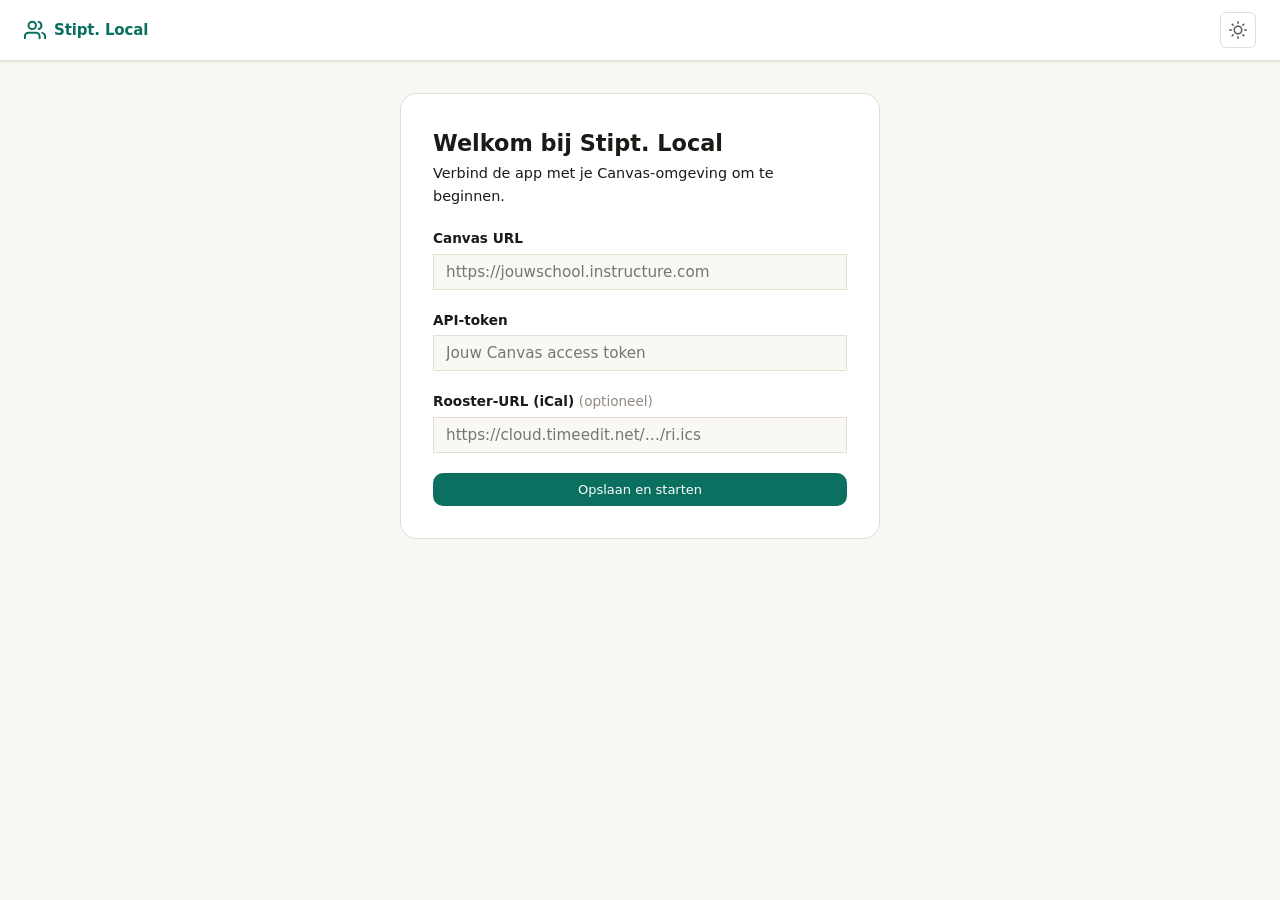
==== commit bd4c82b8: "Add iCal suggestions, polling and config support Integrate iCal-based course suggestions and improve" ====
--- a/canvas-attendance/templates/index.html
+++ b/canvas-attendance/templates/index.html
@@ -232,6 +232,27 @@
     .card-title { font-weight: 600; font-size: var(--text-base); margin-bottom: 2px; }
     .card-sub { font-size: var(--text-xs); color: var(--color-text-secondary); }
 
+    /* ── iCal Suggestions section ──────────────────────────────────── */
+    .section-label-row {
+      display: flex; align-items: center;
+      margin-bottom: var(--space-3);
+    }
+    .section-label {
+      display: inline-flex; align-items: center; gap: var(--space-1);
+      font-size: var(--text-xs); font-weight: 700;
+      text-transform: uppercase; letter-spacing: .07em;
+      color: var(--color-text-tertiary);
+    }
+    .suggestions-highlight .card {
+      border-color: var(--color-primary);
+      background: var(--color-primary-light);
+    }
+    .suggestions-highlight .card:hover {
+      background: var(--color-primary-light);
+      border-color: var(--color-primary-hover);
+      box-shadow: var(--shadow-sm);
+    }
+
     /* ── Skeleton Shimmer ─────────────────────────────────────────── */
     @keyframes shimmer {
       0%   { background-position: -400px 0; }
@@ -602,6 +623,10 @@
       <label for="setup-token">API-token</label>
       <input type="password" id="setup-token" placeholder="Jouw Canvas access token" autocomplete="off" />
     </div>
+    <div class="field">
+      <label for="setup-ical">Rooster-URL (iCal) <span style="font-weight:400;color:var(--color-text-tertiary)">(optioneel)</span></label>
+      <input type="url" id="setup-ical" placeholder="https://cloud.timeedit.net/…/ri.ics" autocomplete="off" />
+    </div>
     <button class="btn btn-primary" id="setup-save-btn">Opslaan en starten</button>
   </div>
 </div>
@@ -616,6 +641,26 @@
       <svg width="16" height="16" viewBox="0 0 24 24" fill="none" stroke="currentColor" stroke-width="2" stroke-linecap="round" stroke-linejoin="round" aria-hidden="true" style="flex-shrink:0;margin-top:2px"><circle cx="12" cy="12" r="10"/><line x1="12" y1="8" x2="12" y2="12"/><line x1="12" y1="16" x2="12.01" y2="16"/></svg>
       <span id="courses-error-msg">Kon vakken niet laden. Controleer je API-instellingen.</span>
       <button class="banner-close" onclick="closeBanner('courses-error')" aria-label="Sluit melding">✕</button>
+    </div>
+
+    <!-- ── Vandaag (iCal suggestions) ───────────────────────────── -->
+    <div id="suggestions-section" style="display:none">
+      <div class="section-label-row">
+        <span class="section-label">
+          <svg width="14" height="14" viewBox="0 0 24 24" fill="none" stroke="currentColor"
+               stroke-width="2" stroke-linecap="round" stroke-linejoin="round" aria-hidden="true">
+            <rect x="3" y="4" width="18" height="18" rx="2" ry="2"/>
+            <line x1="16" y1="2" x2="16" y2="6"/>
+            <line x1="8"  y1="2" x2="8"  y2="6"/>
+            <line x1="3"  y1="10" x2="21" y2="10"/>
+          </svg>
+          Vandaag
+        </span>
+      </div>
+      <div id="suggestions-list" class="card-list suggestions-highlight"></div>
+    </div>
+    <div id="all-courses-label" class="section-label-row" style="display:none">
+      <span class="section-label">Alle vakken</span>
     </div>
 
     <div class="search-wrap">
@@ -1021,7 +1066,7 @@
     await apiFetch('/api/config', {
       method: 'POST',
       headers: { 'Content-Type': 'application/json' },
-      body: JSON.stringify({ canvas_base_url: url, canvas_api_token: token }),
+      body: JSON.stringify({ canvas_base_url: url, canvas_api_token: token, ical_url: document.getElementById('setup-ical').value.trim() }),
     });
     navigate('courses');
   } catch (e) {
@@ -1035,20 +1080,32 @@
 
 // ── Screen 1: Courses ──────────────────────────────────────────────
 let allCourses = [];
+let todaySuggestions = [];
 
 async function loadCourses() {
   closeBanner('courses-error');
   document.getElementById('courses-loading').style.display = '';
   document.getElementById('courses-list').style.display = 'none';
   document.getElementById('courses-empty').style.display = 'none';
-
-  try {
-    allCourses = await apiFetch('/api/courses');
-    renderCourses(allCourses);
-  } catch (e) {
+  document.getElementById('suggestions-section').style.display = 'none';
+  document.getElementById('all-courses-label').style.display = 'none';
+
+  const [coursesResult, suggestionsResult] = await Promise.allSettled([
+    apiFetch('/api/courses'),
+    apiFetch('/api/ical-suggestions'),
+  ]);
+
+  if (coursesResult.status === 'rejected') {
     document.getElementById('courses-loading').style.display = 'none';
-    showBanner('courses-error', `Kon vakken niet laden: ${e.message}`);
-  }
+    showBanner('courses-error', `Kon vakken niet laden: ${coursesResult.reason.message}`);
+    return;
+  }
+
+  allCourses = coursesResult.value;
+  todaySuggestions = suggestionsResult.status === 'fulfilled' ? suggestionsResult.value : [];
+
+  renderSuggestions(todaySuggestions);
+  renderCourses(allCourses);
 }
 
 function renderCourses(list) {
@@ -1087,8 +1144,40 @@
   navigate('sections');
 }
 
+function renderSuggestions(list) {
+  const section  = document.getElementById('suggestions-section');
+  const listEl   = document.getElementById('suggestions-list');
+  const allLabel = document.getElementById('all-courses-label');
+  if (!list || list.length === 0) {
+    section.style.display  = 'none';
+    allLabel.style.display = 'none';
+    return;
+  }
+  listEl.innerHTML = list.map(c => `
+    <div class="card" tabindex="0" role="button" aria-label="${escHtml(c.name)}"
+         data-id="${c.id}" data-name="${escHtml(c.name)}" data-code="${escHtml(c.course_code || '')}">
+      <div class="card-title">${escHtml(c.name)}</div>
+      <div class="card-sub">${escHtml(c.course_code || '')}</div>
+    </div>
+  `).join('');
+  listEl.querySelectorAll('.card').forEach(card => {
+    card.addEventListener('click', () => selectCourse(card));
+    card.addEventListener('keydown', e => {
+      if (e.key === 'Enter' || e.key === ' ') { e.preventDefault(); selectCourse(card); }
+    });
+  });
+  section.style.display  = '';
+  allLabel.style.display = '';
+}
+
 document.getElementById('course-search').addEventListener('input', e => {
   const q = e.target.value.toLowerCase();
+  if (q) {
+    document.getElementById('suggestions-section').style.display = 'none';
+    document.getElementById('all-courses-label').style.display = 'none';
+  } else {
+    renderSuggestions(todaySuggestions);
+  }
   const filtered = allCourses.filter(c =>
     (c.name || '').toLowerCase().includes(q) ||
     (c.course_code || '').toLowerCase().includes(q)
@@ -1273,6 +1362,7 @@
   } catch (e) {
     showBanner('pin-update-error', `PIN update mislukt: ${e.message}`);
   }
+  await pollAndUpdateSubmissions();
 }
 
 // ── Session timer ──────────────────────────────────────────────────
@@ -1347,6 +1437,33 @@
 }
 
 // ── Students ───────────────────────────────────────────────────────
+async function pollAndUpdateSubmissions() {
+  if (!state.quizAssignmentId || state.sessionEnded) return;
+  const submissions = await apiFetch('/api/session/submissions').catch(() => []);
+  const submittedIds = new Set(
+    (Array.isArray(submissions) ? submissions : [])
+      .filter(s => s.submitted_at || s.workflow_state !== 'unsubmitted')
+      .map(s => s.user_id)
+  );
+  const gradePromises = [];
+  submittedIds.forEach(uid => {
+    if ((state.attendance[uid] ?? 0) < 1) {
+      state.attendance[uid] = 1;
+      gradePromises.push(
+        apiFetch('/api/session/grade', {
+          method: 'POST',
+          headers: { 'Content-Type': 'application/json' },
+          body: JSON.stringify({ user_id: uid, score: 1, course_id: state.course.id, assignment_id: state.quizAssignmentId }),
+        }).catch(() => {})
+      );
+    }
+  });
+  if (gradePromises.length) {
+    await Promise.allSettled(gradePromises);
+    renderTable();
+  }
+}
+
 async function loadStudents() {
   document.getElementById('students-loading').style.display = '';
   document.getElementById('table-wrap').style.display = 'none';
@@ -1552,6 +1669,9 @@
   // Rename and unpublish the quiz in Canvas (best-effort)
   try { await apiFetch('/api/session/end', { method: 'POST' }); } catch (_) {}
 
+  // Final poll — capture any last-second submissions before flushing absents
+  await pollAndUpdateSubmissions();
+
   // Submit grade 0 for all still-absent students
   await Promise.allSettled(
     state.students
@@ -1618,6 +1738,7 @@
 // ── Init ───────────────────────────────────────────────────────────
 (async function init() {
   const cfg = await apiFetch('/api/config').catch(() => ({ configured: false }));
+  if (cfg.ical_url) document.getElementById('setup-ical').value = cfg.ical_url;
   if (!cfg.configured) {
     showScreen('setup');
     return;
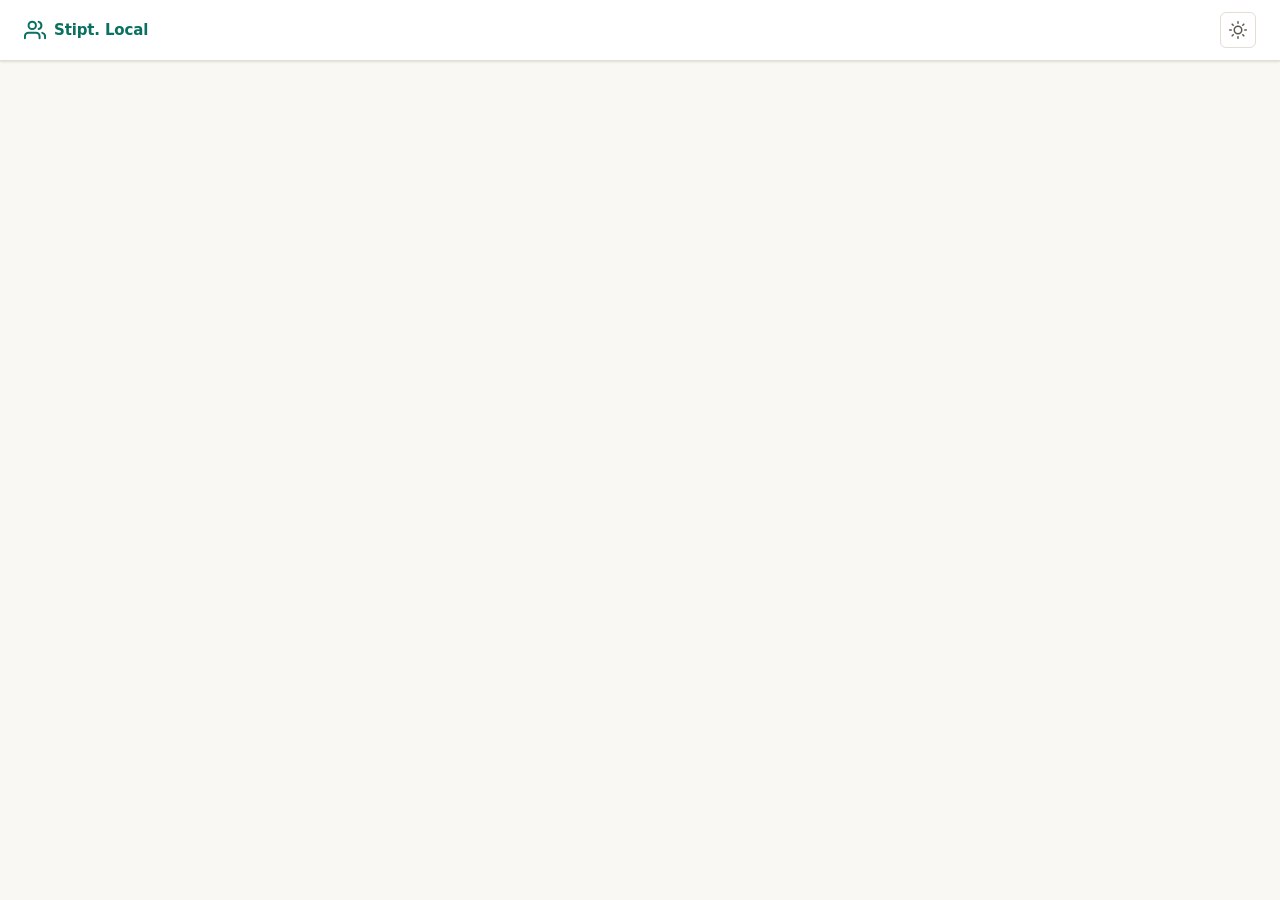
==== commit 26dec853: "feat: native pywebview PIP window for PIN display Adds a dedicated pywebview window (pip.html) that " ====
--- a/canvas-attendance/templates/index.html
+++ b/canvas-attendance/templates/index.html
@@ -4,6 +4,7 @@
   <meta charset="UTF-8">
   <meta name="viewport" content="width=device-width, initial-scale=1.0">
   <title>Stipt. Local</title>
+  <link rel="icon" href="/favicon.ico" type="image/x-icon">
   <link rel="preconnect" href="https://api.fontshare.com">
   <link href="https://api.fontshare.com/v2/css?f[]=satoshi@400,500,700&display=swap" rel="stylesheet">
   <style>
@@ -574,6 +575,36 @@
       font-size: .95rem;
     }
     .field input:focus { outline: 2px solid var(--color-primary); border-color: transparent; }
+
+    /* ── PiP fallback floating dialog ── */
+    #pip-fallback-dialog {
+      position: fixed; bottom: 1rem; right: 1rem; top: auto; left: auto;
+      margin: 0; padding: 0; border: none; background: transparent;
+      z-index: 9999;
+    }
+    #pip-fallback-dialog::backdrop { display: none; }
+    .pip-fb-card {
+      background: var(--color-surface);
+      border: 1px solid var(--color-border);
+      border-radius: var(--radius-lg);
+      padding: var(--space-4);
+      box-shadow: var(--shadow-lg);
+      display: flex; flex-direction: column; align-items: center; gap: var(--space-3);
+      min-width: 320px;
+    }
+    .pip-fb-header {
+      display: flex; align-items: center; justify-content: space-between; width: 100%;
+    }
+    .pip-fb-inner {
+      display: flex; align-items: center; gap: var(--space-6);
+    }
+    .pip-fb-footer {
+      display: flex; align-items: center; gap: .5rem;
+      padding-top: var(--space-2); border-top: 1px solid var(--color-border);
+      width: 100%; justify-content: center;
+    }
+    .pip-fb-ring { fill: none; stroke-width: 6; stroke-linecap: round; transition: stroke-dashoffset 1s linear, stroke .5s ease; }
+    .pip-fb-track { fill: none; stroke: var(--color-border); stroke-width: 6; }
   </style>
 </head>
 <body>
@@ -833,6 +864,8 @@
 </div>
 
 <script>
+const IS_NATIVE = {{ is_native | tojson }};
+
 // ── State ──────────────────────────────────────────────────────────
 const state = {
   course: null,           // { id, name, course_code }
@@ -925,14 +958,29 @@
 
 // ── Document Picture-in-Picture ────────────────────────────────────
 let pipWindow = null;
+let pipNativeOpen = false;
 const PIP_R    = 36;
 const PIP_CIRC = 2 * Math.PI * PIP_R;
 
 async function togglePip() {
+  if (IS_NATIVE && window.pywebview) {
+    if (pipNativeOpen) {
+      await window.pywebview.api.close_pip();
+      pipNativeOpen = false;
+    } else {
+      await window.pywebview.api.open_pip();
+      pipNativeOpen = true;
+      syncNativePip();
+    }
+    updatePipBtn();
+    return;
+  }
+  const fallbackDialog = document.getElementById('pip-fallback-dialog');
   if (pipWindow) { pipWindow.close(); return; }
+  if (fallbackDialog && fallbackDialog.open) { closePipFallback(); return; }
 
   if (!('documentPictureInPicture' in window)) {
-    showBanner('pin-update-error', 'Document Picture-in-Picture wordt niet ondersteund door deze browser (vereist Chrome 116+).');
+    openPipFallback();
     return;
   }
 
@@ -970,9 +1018,11 @@
   const btn   = document.getElementById('pip-btn');
   const label = document.getElementById('pip-btn-label');
   if (!btn) return;
-  btn.classList.toggle('active', !!pipWindow);
-  label.textContent = pipWindow ? 'Sluit zwevend venster' : 'Zwevend venster';
-  btn.setAttribute('aria-label', pipWindow ? 'Zwevend venster sluiten' : 'Zwevend venster openen');
+  const fallbackDialog = document.getElementById('pip-fallback-dialog');
+  const isActive = !!pipWindow || pipNativeOpen || (fallbackDialog && fallbackDialog.open);
+  btn.classList.toggle('active', isActive);
+  label.textContent = isActive ? 'Sluit zwevend venster' : 'Zwevend venster';
+  btn.setAttribute('aria-label', isActive ? 'Zwevend venster sluiten' : 'Zwevend venster openen');
 }
 
 function syncPip() {
@@ -994,12 +1044,68 @@
 }
 
 function syncPipSessionTimer(s) {
+  syncNativePip();
   if (!pipWindow) return;
   const el = pipWindow.document.getElementById('pip-session-timer');
   if (!el) return;
   el.textContent = formatTime(s);
   el.classList.toggle('warning', s <= 120 && s > 60);
   el.classList.toggle('urgent',  s <= 60);
+}
+
+function syncNativePip() {
+  if (!pipNativeOpen) return;
+  fetch('/api/pip/state', {
+    method: 'POST',
+    headers: { 'Content-Type': 'application/json' },
+    body: JSON.stringify({
+      pin: state.currentPin || '0000',
+      seconds_left: state.countdownSeconds,
+      total_seconds: TOTAL,
+      session_seconds: state.sessionSeconds,
+    }),
+  }).catch(() => {});
+}
+
+// ── PiP fallback (non-Document-PiP contexts, e.g. WebView2) ────────
+const PIP_FB_CIRC = 2 * Math.PI * 36;
+
+function openPipFallback() {
+  const dialog = document.getElementById('pip-fallback-dialog');
+  if (!dialog) return;
+  syncPipFallback();
+  dialog.show();
+  updatePipBtn();
+}
+
+function closePipFallback() {
+  const dialog = document.getElementById('pip-fallback-dialog');
+  if (dialog) dialog.close();
+  updatePipBtn();
+}
+
+function syncPipFallback() {
+  const dialog = document.getElementById('pip-fallback-dialog');
+  if (!dialog || !dialog.open) return;
+  const pin = state.currentPin || '0000';
+  for (let i = 0; i < 4; i++) {
+    const el = document.getElementById(`pfb-d${i}`);
+    if (el) el.textContent = pin[i] || '0';
+  }
+  const s    = state.countdownSeconds;
+  const ring = document.getElementById('pfb-ring');
+  const text = document.getElementById('pfb-text');
+  if (ring && text) {
+    text.textContent = formatTime(s);
+    ring.style.strokeDashoffset = PIP_FB_CIRC * (1 - s / TOTAL);
+    ring.style.stroke = s > 300 ? 'var(--color-success)' : s > 120 ? 'var(--color-warning)' : 'var(--color-error)';
+  }
+  const sessionEl = document.getElementById('pfb-session-timer');
+  if (sessionEl) {
+    sessionEl.textContent = formatTime(state.sessionSeconds);
+    sessionEl.classList.toggle('warning', state.sessionSeconds <= 120 && state.sessionSeconds > 60);
+    sessionEl.classList.toggle('urgent',  state.sessionSeconds <= 60);
+  }
 }
 
 function pipCSS() {
@@ -1345,6 +1451,8 @@
       if (el) el.textContent = pin[i] || '0';
     }
   }
+  syncPipFallback();
+  syncNativePip();
 }
 
 async function rotatePin() {
@@ -1434,6 +1542,8 @@
       pipRing.style.stroke = color;
     }
   }
+  syncPipFallback();
+  syncNativePip();
 }
 
 // ── Students ───────────────────────────────────────────────────────
@@ -1553,9 +1663,9 @@
       <td>
         <div class="actions-cell">
           <button class="btn-icon" aria-label="Verhoog aanwezigheid voor ${escHtml(name)}"
-            onclick="changeScore(${uid}, 1)" ${score >= 1 ? 'disabled' : ''}>+</button>
+            data-uid="${uid}" data-delta="1" ${score >= 1 ? 'disabled' : ''}>+</button>
           <button class="btn-icon" aria-label="Verlaag aanwezigheid voor ${escHtml(name)}"
-            onclick="changeScore(${uid}, -1)" ${score <= 0 ? 'disabled' : ''}>−</button>
+            data-uid="${uid}" data-delta="-1" ${score <= 0 ? 'disabled' : ''}>−</button>
         </div>
       </td>
     </tr>`;
@@ -1570,7 +1680,7 @@
   return               { label: 'Afwezig',      cls: 'badge-absent' };
 }
 
-window.changeScore = function(uid, delta) {
+function changeScore(uid, delta) {
   const steps = [0, 0.5, 1];
   const cur = state.attendance[uid] ?? 0;
   const idx = steps.indexOf(cur);
@@ -1591,7 +1701,7 @@
       }),
     }).catch(e => showBanner('pin-update-error', `Grade update mislukt: ${e.message}`));
   }
-};
+}
 
 function updateSummary() {
   let present = 0, partial = 0, absent = 0;
@@ -1642,6 +1752,13 @@
   if (e.key === 'Enter' || e.key === ' ') { e.preventDefault(); applySort('status'); }
 });
 
+// ── Score buttons (delegated) ──────────────────────────────────────
+document.getElementById('students-tbody').addEventListener('click', e => {
+  const btn = e.target.closest('[data-uid]');
+  if (!btn) return;
+  changeScore(parseInt(btn.dataset.uid, 10), parseInt(btn.dataset.delta, 10));
+});
+
 // ── Filter ─────────────────────────────────────────────────────────
 document.getElementById('student-search').addEventListener('input', e => {
   state.studentFilter = e.target.value;
@@ -1664,7 +1781,9 @@
   if (state.countdownInterval) { clearInterval(state.countdownInterval); state.countdownInterval = null; }
   if (state.sessionInterval)   { clearInterval(state.sessionInterval);   state.sessionInterval = null; }
   document.getElementById('end-confirm').classList.remove('show');
-  if (pipWindow) { pipWindow.close(); pipWindow = null; updatePipBtn(); }
+  if (pipWindow) { pipWindow.close(); pipWindow = null; }
+  closePipFallback();
+  updatePipBtn();
 
   // Rename and unpublish the quiz in Canvas (best-effort)
   try { await apiFetch('/api/session/end', { method: 'POST' }); } catch (_) {}
@@ -1749,5 +1868,35 @@
   onScreenEnter(screen);
 })();
 </script>
+
+<!-- ── PiP fallback: floating dialog for non-Document-PiP contexts ── -->
+<dialog id="pip-fallback-dialog" aria-label="Zwevend PIN-venster">
+  <div class="pip-fb-card">
+    <div class="pip-fb-header">
+      <p class="pin-label" style="margin:0">Toegangscode voor studenten</p>
+      <button class="btn btn-ghost btn-pip" onclick="closePipFallback()" aria-label="Sluit zwevend venster">✕</button>
+    </div>
+    <div class="pip-fb-inner">
+      <div class="pin-display" aria-live="polite">
+        <div class="pin-digit" id="pfb-d0">0</div>
+        <div class="pin-digit" id="pfb-d1">0</div>
+        <div class="pin-digit" id="pfb-d2">0</div>
+        <div class="pin-digit" id="pfb-d3">0</div>
+      </div>
+      <div class="countdown-wrap" style="width:80px;height:80px" aria-hidden="true">
+        <svg class="countdown-svg" width="80" height="80" viewBox="0 0 80 80">
+          <circle class="pip-fb-track" cx="40" cy="40" r="36"/>
+          <circle class="pip-fb-ring" id="pfb-ring" cx="40" cy="40" r="36"
+            stroke-dasharray="226.19" stroke-dashoffset="0" stroke="var(--color-success)"/>
+        </svg>
+        <div class="countdown-text" id="pfb-text" style="font-size:var(--text-sm)">00:30</div>
+      </div>
+    </div>
+    <div class="pip-fb-footer">
+      <span class="pin-label" style="margin:0">Check-in sluit over</span>
+      <span class="session-timer-value" id="pfb-session-timer">10:00</span>
+    </div>
+  </div>
+</dialog>
 </body>
 </html>
